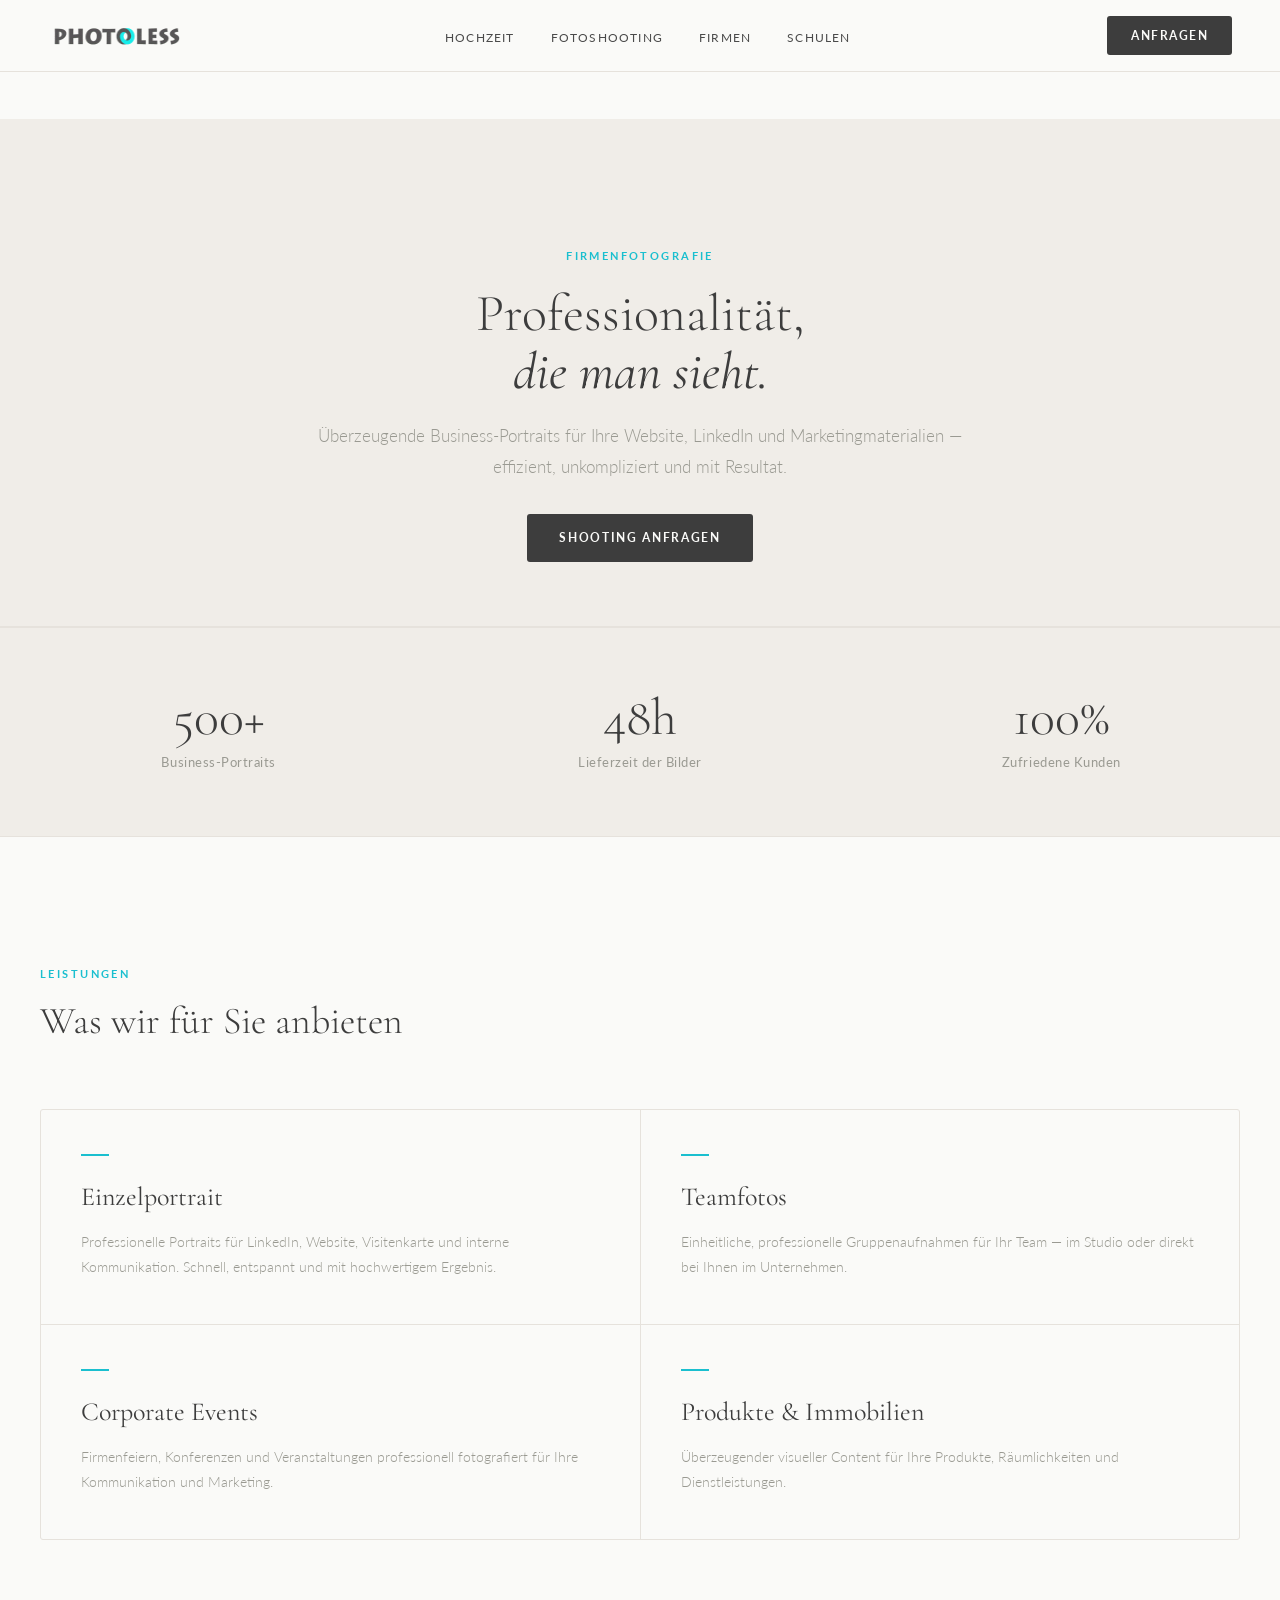
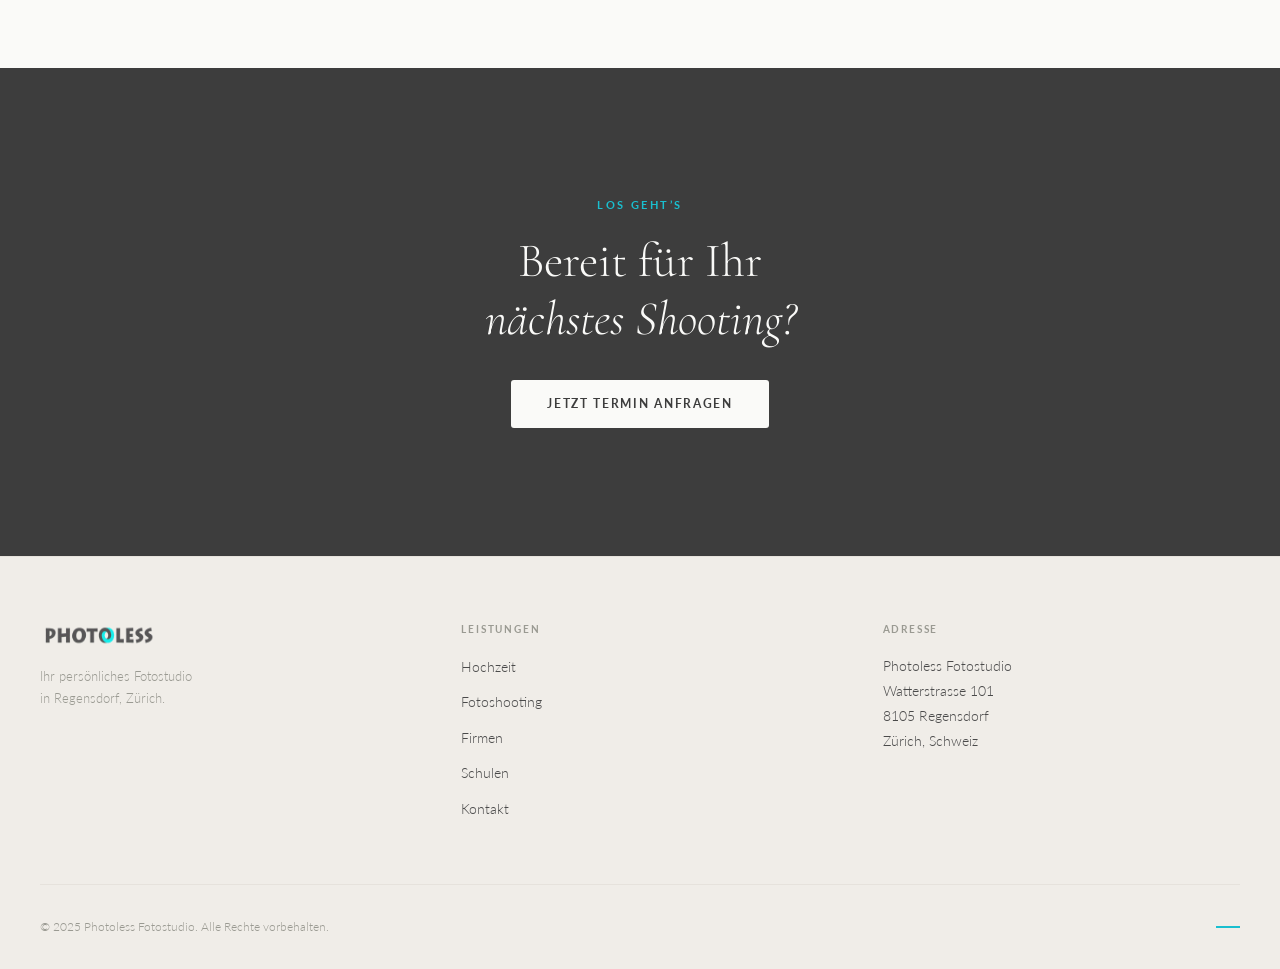
==== firmen.html @ 529e7dd2 "feat: all pages — Hochzeit, Fotoshooting, Firmen, Schulen, Kontakt" ====
<!DOCTYPE html>
<html lang="de">
<head>
  <meta charset="UTF-8">
  <meta name="viewport" content="width=device-width, initial-scale=1.0">
  <title>Firmenfotografie Regensdorf &#8212; Photoless | Business-Portraits Z&#252;rich</title>
  <meta name="description" content="Professionelle Business-Portraits, Teamfotos und Corporate-Fotografie f&#252;r Unternehmen in Z&#252;rich und Regensdorf.">
  <meta property="og:title" content="Firmenfotografie Regensdorf &#8212; Photoless | Business-Portraits Z&#252;rich">
  <meta property="og:description" content="Professionelle Business-Portraits, Teamfotos und Corporate-Fotografie f&#252;r Unternehmen in Z&#252;rich und Regensdorf.">
  <meta property="og:type" content="website">
  <link rel="preconnect" href="https://fonts.googleapis.com">
  <link rel="preconnect" href="https://fonts.gstatic.com" crossorigin>
  <link href="https://fonts.googleapis.com/css2?family=Cormorant+Garamond:ital,wght@0,300;0,400;0,600;1,300;1,400&family=Lato:wght@300;400;700&display=swap" rel="stylesheet">
  <link rel="stylesheet" href="css/reset.css">
  <link rel="stylesheet" href="css/variables.css">
  <link rel="stylesheet" href="css/style.css">
</head>
<body><header class="nav" role="banner">
  <a href="index.html" class="nav__logo" aria-label="Photoless &#8212; Zur Startseite">
    <img src="assets/images/logo.png" alt="Photoless Fotostudio" width="140" height="30">
  </a>
  <nav aria-label="Hauptnavigation"><ul class="nav__links"><li><a href="hochzeit.html">Hochzeit</a></li><li><a href="fotoshooting.html">Fotoshooting</a></li><li><a href="firmen.html" aria-current=page>Firmen</a></li><li><a href="schulen.html">Schulen</a></li></ul></nav>
  <a href="kontakt.html" class="nav__cta" id="nav-cta">Anfragen</a>
  <button class="nav__toggle" id="nav-toggle" aria-label="Men&#252; &#246;ffnen" aria-expanded="false" aria-controls="nav-mobile">
    <span></span><span></span><span></span>
  </button>
</header>
<nav class="nav__mobile" id="nav-mobile" aria-label="Mobile Navigation">
  <a href="hochzeit.html">Hochzeit</a>
  <a href="fotoshooting.html">Fotoshooting</a>
  <a href="firmen.html">Firmen</a>
  <a href="schulen.html">Schulen</a>
  <a href="kontakt.html" class="btn--primary">Termin anfragen</a>
</nav>
<main id="main-content">
  <section class="page-hero">
    <div class="page-hero__inner">
      <p class="page-hero__eyebrow fade-in">Firmenfotografie</p>
      <h1 class="page-hero__heading fade-in">Professionalit&#228;t,<br><em>die man sieht.</em></h1>
      <p class="page-hero__body fade-in">&#220;berzeugende Business-Portraits f&#252;r Ihre Website, LinkedIn und Marketingmaterialien &#8212; effizient, unkompliziert und mit Resultat.</p>
      <a href="kontakt.html" class="btn--primary fade-in" id="firmen-cta">Shooting anfragen</a>
    </div>
  </section>

  <section class="trust" aria-label="Zahlen">
    <div class="trust__inner">
      <div class="fade-in">
        <p class="trust__num">500+</p>
        <p class="trust__label">Business-Portraits</p>
      </div>
      <div class="fade-in">
        <p class="trust__num">48h</p>
        <p class="trust__label">Lieferzeit der Bilder</p>
      </div>
      <div class="fade-in">
        <p class="trust__num">100%</p>
        <p class="trust__label">Zufriedene Kunden</p>
      </div>
    </div>
  </section>

  <section class="biz-services" aria-label="Leistungen">
    <div class="biz-services__inner">
      <p class="process__label fade-in">Leistungen</p>
      <h2 class="process__heading fade-in">Was wir f&#252;r Sie anbieten</h2>
      <div class="biz-services__grid">
        <div class="biz-card fade-in">
          <div class="biz-card__bar"></div>
          <h3 class="biz-card__heading">Einzelportrait</h3>
          <p class="biz-card__body">Professionelle Portraits f&#252;r LinkedIn, Website, Visitenkarte und interne Kommunikation. Schnell, entspannt und mit hochwertigem Ergebnis.</p>
        </div>
        <div class="biz-card fade-in">
          <div class="biz-card__bar"></div>
          <h3 class="biz-card__heading">Teamfotos</h3>
          <p class="biz-card__body">Einheitliche, professionelle Gruppenaufnahmen f&#252;r Ihr Team &#8212; im Studio oder direkt bei Ihnen im Unternehmen.</p>
        </div>
        <div class="biz-card fade-in">
          <div class="biz-card__bar"></div>
          <h3 class="biz-card__heading">Corporate Events</h3>
          <p class="biz-card__body">Firmenfeiern, Konferenzen und Veranstaltungen professionell fotografiert f&#252;r Ihre Kommunikation und Marketing.</p>
        </div>
        <div class="biz-card fade-in">
          <div class="biz-card__bar"></div>
          <h3 class="biz-card__heading">Produkte &amp; Immobilien</h3>
          <p class="biz-card__body">&#220;berzeugender visueller Content f&#252;r Ihre Produkte, R&#228;umlichkeiten und Dienstleistungen.</p>
        </div>
      </div>
    </div>
  </section>

  <section class="cta-banner" aria-label="Termin anfragen">
  <p class="cta-banner__eyebrow fade-in">Los geht&#8217;s</p>
  <h2 class="cta-banner__heading fade-in">Bereit f&#252;r Ihr<br><em>n&#228;chstes Shooting?</em></h2>
  <a href="kontakt.html" class="btn--light fade-in" id="banner-cta">Jetzt Termin anfragen</a>
</section>
</main>
<footer class="footer" role="contentinfo">
  <div class="footer__inner">
    <div>
      <a href="index.html" class="footer__logo"><img src="assets/images/logo.png" alt="Photoless" width="120" height="26"></a>
      <p class="footer__tagline">Ihr pers&#246;nliches Fotostudio<br>in Regensdorf, Z&#252;rich.</p>
    </div>
    <nav aria-label="Footer Navigation">
      <p class="footer__heading">Leistungen</p>
      <ul class="footer__links">
        <li><a href="hochzeit.html">Hochzeit</a></li>
        <li><a href="fotoshooting.html">Fotoshooting</a></li>
        <li><a href="firmen.html">Firmen</a></li>
        <li><a href="schulen.html">Schulen</a></li>
        <li><a href="kontakt.html">Kontakt</a></li>
      </ul>
    </nav>
    <div>
      <p class="footer__heading">Adresse</p>
      <address class="footer__address">Photoless Fotostudio<br>Watterstrasse 101<br>8105 Regensdorf<br>Z&#252;rich, Schweiz</address>
    </div>
  </div>
  <div class="footer__bottom">
    <p class="footer__copy">&copy; 2025 Photoless Fotostudio. Alle Rechte vorbehalten.</p>
    <div class="footer__accent" aria-hidden="true"></div>
  </div>
</footer>
<script src="js/main.js"></script>
</body>
</html>
---- css/variables.css ----
:root {
  /* Palette – Direction 1: Weiches Licht */
  --color-bg:      #FAFAF8;
  --color-surface: #F0EDE8;
  --color-primary: #3D3D3D;   /* Charcoal – CTAs, headings */
  --color-accent:  #1ABFCF;   /* Cyan – logo echo, thin bars, hover */
  --color-text:    #4A4A4A;
  --color-muted:   #9A9A92;
  --color-border:  #E6E2DC;

  /* Typography */
  --font-heading: 'Cormorant Garamond', Georgia, serif;
  --font-body:    'Lato', system-ui, sans-serif;

  /* Spacing */
  --sp-xs: 0.5rem;
  --sp-sm: 1rem;
  --sp-md: 2rem;
  --sp-lg: 4rem;
  --sp-xl: 8rem;

  /* Layout */
  --max-w:     1200px;
  --radius:    3px;
  --transition: all 0.28s ease;
  --nav-h:     72px;
}
---- css/style.css ----
/* style.css – Photoless */
@import url('reset.css');
@import url('variables.css');

/* ── Base ── */
body {
  background: var(--color-bg);
  color: var(--color-text);
  font-family: var(--font-body);
  font-weight: 300;
  line-height: 1.6;
}

.container {
  max-width: var(--max-w);
  margin: 0 auto;
  padding: 0 var(--sp-md);
}

/* ── Fade-in animation ── */
.fade-in {
  opacity: 0;
  transform: translateY(24px);
  transition: opacity 0.7s ease, transform 0.7s ease;
}
.fade-in.visible {
  opacity: 1;
  transform: translateY(0);
}

/* ── NAV ── */
.nav {
  position: fixed;
  top: 0; left: 0; right: 0;
  z-index: 100;
  height: var(--nav-h);
  background: var(--color-bg);
  border-bottom: 1px solid var(--color-border);
  display: flex;
  align-items: center;
  padding: 0 48px;
  justify-content: space-between;
  transition: box-shadow 0.3s ease;
}
.nav.scrolled { box-shadow: 0 2px 20px rgba(0,0,0,.06); }
.nav__logo img { height: 30px; }
.nav__links {
  display: flex;
  gap: 36px;
}
.nav__links a {
  font-family: var(--font-body);
  font-size: 12px;
  font-weight: 400;
  letter-spacing: .1em;
  text-transform: uppercase;
  color: var(--color-text);
  transition: color 0.2s;
  position: relative;
}
.nav__links a::after {
  content: '';
  position: absolute;
  bottom: -4px; left: 0; right: 0;
  height: 1px;
  background: var(--color-accent);
  transform: scaleX(0);
  transition: transform 0.25s ease;
}
.nav__links a:hover { color: var(--color-primary); }
.nav__links a:hover::after { transform: scaleX(1); }
.nav__cta {
  font-family: var(--font-body);
  font-size: 12px;
  font-weight: 700;
  letter-spacing: .12em;
  text-transform: uppercase;
  color: var(--color-bg);
  background: var(--color-primary);
  padding: 10px 24px;
  border-radius: var(--radius);
  transition: var(--transition);
}
.nav__cta:hover { background: #222; }
.nav__toggle {
  display: none;
  flex-direction: column;
  gap: 5px;
  padding: 8px;
}
.nav__toggle span {
  display: block;
  width: 24px;
  height: 1.5px;
  background: var(--color-primary);
  transition: var(--transition);
}

/* ── HERO ── */
main { padding-top: var(--nav-h); }
.hero {
  display: grid;
  grid-template-columns: 1fr 1fr;
  min-height: calc(100vh - var(--nav-h));
}
.hero__image {
  position: relative;
  overflow: hidden;
  background: linear-gradient(145deg, #DDD8D0 0%, #C8C0B4 45%, #B5AA9E 100%);
  min-height: 520px;
}
.hero__image img {
  width: 100%;
  height: 100%;
  object-fit: cover;
  object-position: center;
}
.hero__image::after {
  content: '';
  position: absolute;
  inset: 0;
  background: linear-gradient(to right, transparent 70%, var(--color-bg));
  pointer-events: none;
}
.hero__text {
  display: flex;
  flex-direction: column;
  justify-content: center;
  padding: var(--sp-xl) 64px var(--sp-xl) 56px;
  gap: 28px;
}
.hero__eyebrow {
  font-family: var(--font-body);
  font-size: 11px;
  font-weight: 700;
  letter-spacing: .22em;
  text-transform: uppercase;
  color: var(--color-accent);
}
.hero__heading {
  font-family: var(--font-heading);
  font-size: 60px;
  font-weight: 300;
  line-height: 1.1;
  color: var(--color-primary);
}
.hero__heading em {
  font-style: italic;
  font-weight: 400;
}
.hero__body {
  font-size: 16px;
  font-weight: 300;
  line-height: 1.8;
  color: var(--color-muted);
  max-width: 380px;
}
.hero__actions { display: flex; gap: 20px; align-items: center; }
.btn--primary {
  display: inline-block;
  font-family: var(--font-body);
  font-size: 12px;
  font-weight: 700;
  letter-spacing: .14em;
  text-transform: uppercase;
  color: var(--color-bg);
  background: var(--color-primary);
  padding: 14px 32px;
  border-radius: var(--radius);
  transition: var(--transition);
}
.btn--primary:hover { background: #222; }
.btn--ghost {
  font-family: var(--font-body);
  font-size: 12px;
  font-weight: 400;
  letter-spacing: .08em;
  color: var(--color-text);
  border-bottom: 1px solid var(--color-muted);
  padding-bottom: 2px;
  transition: var(--transition);
}
.btn--ghost:hover { color: var(--color-primary); border-color: var(--color-primary); }

/* ── SERVICES ── */
.services {
  display: grid;
  grid-template-columns: repeat(3, 1fr);
  border-top: 1px solid var(--color-border);
}
.services__item {
  padding: 52px 48px;
  border-right: 1px solid var(--color-border);
  transition: background 0.25s ease;
}
.services__item:last-child { border-right: none; }
.services__item:hover { background: var(--color-surface); }
.services__bar {
  width: 32px;
  height: 2px;
  background: var(--color-accent);
  margin-bottom: 24px;
  transition: width 0.3s ease;
}
.services__item:hover .services__bar { width: 48px; }
.services__heading {
  font-family: var(--font-heading);
  font-size: 28px;
  font-weight: 400;
  color: var(--color-primary);
  margin-bottom: 14px;
  line-height: 1.2;
}
.services__body {
  font-size: 14px;
  font-weight: 300;
  line-height: 1.8;
  color: var(--color-muted);
  margin-bottom: 20px;
}
.services__link {
  font-size: 11px;
  font-weight: 700;
  letter-spacing: .12em;
  text-transform: uppercase;
  color: var(--color-primary);
  border-bottom: 1px solid var(--color-border);
  padding-bottom: 2px;
  transition: var(--transition);
}
.services__link:hover { border-color: var(--color-accent); color: var(--color-accent); }

/* ── ABOUT ── */
.about {
  padding: var(--sp-xl) var(--sp-md);
  background: var(--color-surface);
  text-align: center;
}
.about__inner {
  max-width: 680px;
  margin: 0 auto;
}
.about__eyebrow {
  font-family: var(--font-body);
  font-size: 11px;
  font-weight: 700;
  letter-spacing: .22em;
  text-transform: uppercase;
  color: var(--color-accent);
  margin-bottom: 20px;
}
.about__heading {
  font-family: var(--font-heading);
  font-size: 42px;
  font-weight: 300;
  line-height: 1.2;
  color: var(--color-primary);
  margin-bottom: 24px;
}
.about__heading em { font-style: italic; }
.about__body {
  font-size: 16px;
  font-weight: 300;
  line-height: 1.9;
  color: var(--color-text);
  margin-bottom: var(--sp-md);
}
.about__location {
  display: inline-flex;
  align-items: center;
  gap: 10px;
  font-size: 13px;
  font-weight: 400;
  letter-spacing: .08em;
  color: var(--color-muted);
}
.about__location svg { flex-shrink: 0; }

/* ── GALLERY TEASE ── */
.gallery {
  padding: var(--sp-lg) var(--sp-md);
}
.gallery__header {
  display: flex;
  align-items: flex-end;
  justify-content: space-between;
  margin-bottom: var(--sp-md);
  max-width: var(--max-w);
  margin-left: auto;
  margin-right: auto;
}
.gallery__heading {
  font-family: var(--font-heading);
  font-size: 36px;
  font-weight: 300;
  color: var(--color-primary);
}
.gallery__grid {
  max-width: var(--max-w);
  margin: 0 auto;
  display: grid;
  grid-template-columns: repeat(4, 1fr);
  gap: 12px;
}
.gallery__item {
  aspect-ratio: 3/4;
  overflow: hidden;
  background: var(--color-surface);
  border-radius: var(--radius);
  position: relative;
}
.gallery__item:first-child { grid-row: span 2; aspect-ratio: auto; }
.gallery__item img {
  width: 100%;
  height: 100%;
  object-fit: cover;
  transition: transform 0.6s ease;
}
.gallery__item:hover img { transform: scale(1.04); }

/* Gallery placeholders */
.gallery__item--ph { background: linear-gradient(135deg, var(--color-surface) 0%, var(--color-border) 100%); }

/* ── CTA BANNER ── */
.cta-banner {
  padding: var(--sp-xl) var(--sp-md);
  background: var(--color-primary);
  text-align: center;
}
.cta-banner__eyebrow {
  font-family: var(--font-body);
  font-size: 11px;
  font-weight: 700;
  letter-spacing: .22em;
  text-transform: uppercase;
  color: var(--color-accent);
  margin-bottom: 20px;
}
.cta-banner__heading {
  font-family: var(--font-heading);
  font-size: 48px;
  font-weight: 300;
  color: var(--color-bg);
  margin-bottom: var(--sp-md);
  line-height: 1.2;
}
.cta-banner__heading em { font-style: italic; }
.btn--light {
  display: inline-block;
  font-family: var(--font-body);
  font-size: 12px;
  font-weight: 700;
  letter-spacing: .14em;
  text-transform: uppercase;
  color: var(--color-primary);
  background: var(--color-bg);
  padding: 14px 36px;
  border-radius: var(--radius);
  transition: var(--transition);
}
.btn--light:hover { background: var(--color-surface); }

/* ── FOOTER ── */
.footer {
  padding: var(--sp-lg) var(--sp-md) var(--sp-md);
  background: var(--color-surface);
  border-top: 1px solid var(--color-border);
}
.footer__inner {
  max-width: var(--max-w);
  margin: 0 auto;
  display: grid;
  grid-template-columns: 1fr 1fr 1fr;
  gap: var(--sp-lg);
  margin-bottom: var(--sp-lg);
}
.footer__logo img { height: 28px; margin-bottom: var(--sp-sm); }
.footer__tagline {
  font-size: 13px;
  font-weight: 300;
  color: var(--color-muted);
  line-height: 1.7;
}
.footer__heading {
  font-family: var(--font-body);
  font-size: 10px;
  font-weight: 700;
  letter-spacing: .18em;
  text-transform: uppercase;
  color: var(--color-muted);
  margin-bottom: var(--sp-sm);
}
.footer__links { display: flex; flex-direction: column; gap: 10px; }
.footer__links a {
  font-size: 14px;
  font-weight: 300;
  color: var(--color-text);
  transition: color 0.2s;
}
.footer__links a:hover { color: var(--color-accent); }
.footer__address {
  font-size: 14px;
  font-weight: 300;
  color: var(--color-text);
  line-height: 1.8;
  font-style: normal;
}
.footer__bottom {
  max-width: var(--max-w);
  margin: 0 auto;
  padding-top: var(--sp-md);
  border-top: 1px solid var(--color-border);
  display: flex;
  justify-content: space-between;
  align-items: center;
}
.footer__copy {
  font-size: 12px;
  color: var(--color-muted);
  font-weight: 300;
}
.footer__accent {
  width: 24px;
  height: 2px;
  background: var(--color-accent);
}

/* ── MOBILE ── */
@media (max-width: 1024px) {
  .nav { padding: 0 24px; }
  .nav__links { display: none; }
  .nav__cta { display: none; }
  .nav__toggle { display: flex; }
  .nav__mobile {
    position: fixed;
    top: var(--nav-h);
    left: 0; right: 0;
    background: var(--color-bg);
    border-bottom: 1px solid var(--color-border);
    padding: var(--sp-md) 24px;
    display: flex;
    flex-direction: column;
    gap: 20px;
    transform: translateY(-110%);
    transition: transform 0.3s ease;
    z-index: 99;
  }
  .nav__mobile.open { transform: translateY(0); }
  .nav__mobile a {
    font-size: 16px;
    font-weight: 300;
    color: var(--color-text);
    padding: 8px 0;
    border-bottom: 1px solid var(--color-border);
    letter-spacing: .04em;
  }
  .nav__mobile .btn--primary { text-align: center; margin-top: 8px; }
}

@media (max-width: 768px) {
  .hero { grid-template-columns: 1fr; }
  .hero__image { min-height: 280px; }
  .hero__image::after { display: none; }
  .hero__text { padding: var(--sp-lg) var(--sp-md); }
  .hero__heading { font-size: 42px; }
  .services { grid-template-columns: 1fr; }
  .services__item { border-right: none; border-bottom: 1px solid var(--color-border); }
  .services__item:last-child { border-bottom: none; }
  .gallery__grid { grid-template-columns: repeat(2, 1fr); }
  .gallery__item:first-child { grid-row: span 1; }
  .footer__inner { grid-template-columns: 1fr; gap: var(--sp-md); }
  .cta-banner__heading { font-size: 36px; }
  .about__heading { font-size: 32px; }
  .hero__body { max-width: 100%; }
}


/* ── PAGE HERO (inner pages) ── */
.page-hero {
  padding: var(--sp-xl) var(--sp-md) var(--sp-lg);
  background: var(--color-surface);
  border-bottom: 1px solid var(--color-border);
  text-align: center;
}
.page-hero__inner { max-width: 700px; margin: 0 auto; }
.page-hero__eyebrow {
  font-family: var(--font-body);
  font-size: 11px;
  font-weight: 700;
  letter-spacing: .22em;
  text-transform: uppercase;
  color: var(--color-accent);
  margin-bottom: 20px;
}
.page-hero__heading {
  font-family: var(--font-heading);
  font-size: 52px;
  font-weight: 300;
  line-height: 1.12;
  color: var(--color-primary);
  margin-bottom: 20px;
}
.page-hero__heading em { font-style: italic; font-weight: 400; }
.page-hero__body {
  font-size: 17px;
  font-weight: 300;
  line-height: 1.8;
  color: var(--color-muted);
  margin-bottom: var(--sp-md);
}

/* ── PROCESS STEPS ── */
.process {
  padding: var(--sp-xl) var(--sp-md);
  background: var(--color-bg);
}
.process__inner { max-width: var(--max-w); margin: 0 auto; }
.process__label {
  font-family: var(--font-body);
  font-size: 11px;
  font-weight: 700;
  letter-spacing: .22em;
  text-transform: uppercase;
  color: var(--color-accent);
  margin-bottom: 16px;
}
.process__heading {
  font-family: var(--font-heading);
  font-size: 38px;
  font-weight: 300;
  color: var(--color-primary);
  margin-bottom: var(--sp-lg);
  line-height: 1.2;
}
.process__steps {
  display: grid;
  grid-template-columns: repeat(3, 1fr);
  gap: var(--sp-md);
}
.process__step {
  padding: var(--sp-md) 0;
  border-top: 2px solid var(--color-border);
  position: relative;
}
.process__step::before {
  content: '';
  position: absolute;
  top: -2px; left: 0;
  width: 0;
  height: 2px;
  background: var(--color-accent);
  transition: width 0.5s ease;
}
.process__step:hover::before { width: 48px; }
.process__num {
  font-family: var(--font-heading);
  font-size: 42px;
  font-weight: 300;
  color: var(--color-border);
  line-height: 1;
  margin-bottom: 16px;
}
.process__step-heading {
  font-family: var(--font-heading);
  font-size: 24px;
  font-weight: 400;
  color: var(--color-primary);
  margin-bottom: 12px;
}
.process__step-body {
  font-size: 14px;
  font-weight: 300;
  line-height: 1.8;
  color: var(--color-muted);
}

/* ── SHOOTING TYPES ── */
.types { padding: var(--sp-xl) var(--sp-md); }
.types__inner { max-width: var(--max-w); margin: 0 auto; }
.types__grid {
  display: grid;
  grid-template-columns: repeat(2, 1fr);
  gap: var(--sp-md);
}
.type-card {
  display: grid;
  grid-template-columns: 1fr 1fr;
  overflow: hidden;
  border: 1px solid var(--color-border);
  border-radius: var(--radius);
  transition: box-shadow 0.3s ease;
}
.type-card:nth-child(even) { direction: rtl; }
.type-card:nth-child(even) .type-card__text { direction: ltr; }
.type-card:hover { box-shadow: 0 8px 32px rgba(0,0,0,.08); }
.type-card__image {
  background: linear-gradient(145deg, var(--color-surface), var(--color-border));
  min-height: 280px;
}
.type-card__text {
  padding: 48px 36px;
  display: flex;
  flex-direction: column;
  justify-content: center;
  gap: 14px;
}
.type-card__heading {
  font-family: var(--font-heading);
  font-size: 30px;
  font-weight: 400;
  color: var(--color-primary);
  line-height: 1.2;
}
.type-card__body {
  font-size: 14px;
  font-weight: 300;
  line-height: 1.8;
  color: var(--color-muted);
}
.type-card__link {
  font-size: 11px;
  font-weight: 700;
  letter-spacing: .12em;
  text-transform: uppercase;
  color: var(--color-primary);
  border-bottom: 1px solid var(--color-border);
  padding-bottom: 2px;
  align-self: flex-start;
  transition: var(--transition);
}
.type-card__link:hover { border-color: var(--color-accent); color: var(--color-accent); }

/* ── FIRMEN SERVICES ── */
.biz-services {
  padding: var(--sp-xl) var(--sp-md);
  background: var(--color-bg);
}
.biz-services__inner { max-width: var(--max-w); margin: 0 auto; }
.biz-services__grid {
  display: grid;
  grid-template-columns: repeat(2, 1fr);
  gap: 1px;
  background: var(--color-border);
  border: 1px solid var(--color-border);
  border-radius: var(--radius);
  overflow: hidden;
  margin-top: var(--sp-lg);
}
.biz-card {
  background: var(--color-bg);
  padding: 44px 40px;
  transition: background 0.25s ease;
}
.biz-card:hover { background: var(--color-surface); }
.biz-card__bar {
  width: 28px;
  height: 2px;
  background: var(--color-accent);
  margin-bottom: 20px;
  transition: width 0.3s ease;
}
.biz-card:hover .biz-card__bar { width: 44px; }
.biz-card__heading {
  font-family: var(--font-heading);
  font-size: 26px;
  font-weight: 400;
  color: var(--color-primary);
  margin-bottom: 12px;
}
.biz-card__body {
  font-size: 14px;
  font-weight: 300;
  line-height: 1.8;
  color: var(--color-muted);
}

/* ── TRUST STRIP ── */
.trust {
  padding: var(--sp-lg) var(--sp-md);
  background: var(--color-surface);
  border-top: 1px solid var(--color-border);
  border-bottom: 1px solid var(--color-border);
}
.trust__inner {
  max-width: var(--max-w);
  margin: 0 auto;
  display: grid;
  grid-template-columns: repeat(3, 1fr);
  gap: var(--sp-lg);
  text-align: center;
}
.trust__num {
  font-family: var(--font-heading);
  font-size: 52px;
  font-weight: 300;
  color: var(--color-primary);
  line-height: 1;
  margin-bottom: 8px;
}
.trust__label {
  font-size: 13px;
  font-weight: 400;
  letter-spacing: .04em;
  color: var(--color-muted);
}

/* ── SCHULEN PROCESS ── */
.schulen-include {
  padding: var(--sp-xl) var(--sp-md);
  background: var(--color-surface);
}
.schulen-include__inner { max-width: var(--max-w); margin: 0 auto; }
.include-list {
  display: grid;
  grid-template-columns: repeat(3, 1fr);
  gap: var(--sp-md);
  margin-top: var(--sp-lg);
}
.include-item {
  padding: var(--sp-md);
  background: var(--color-bg);
  border: 1px solid var(--color-border);
  border-radius: var(--radius);
}
.include-item__icon {
  width: 8px;
  height: 8px;
  border-radius: 50%;
  background: var(--color-accent);
  margin-bottom: 16px;
}
.include-item__heading {
  font-family: var(--font-heading);
  font-size: 22px;
  font-weight: 400;
  color: var(--color-primary);
  margin-bottom: 10px;
}
.include-item__body {
  font-size: 14px;
  font-weight: 300;
  line-height: 1.8;
  color: var(--color-muted);
}

/* ── CONTACT ── */
.contact-section {
  padding: var(--sp-xl) var(--sp-md);
}
.contact-grid {
  max-width: var(--max-w);
  margin: 0 auto;
  display: grid;
  grid-template-columns: 3fr 2fr;
  gap: var(--sp-xl);
}
.form-group {
  display: flex;
  flex-direction: column;
  gap: 8px;
  margin-bottom: var(--sp-sm);
}
.form-group label {
  font-size: 11px;
  font-weight: 700;
  letter-spacing: .12em;
  text-transform: uppercase;
  color: var(--color-muted);
}
.form-group input,
.form-group select,
.form-group textarea {
  font-family: var(--font-body);
  font-size: 15px;
  font-weight: 300;
  color: var(--color-text);
  background: var(--color-bg);
  border: 1px solid var(--color-border);
  border-radius: var(--radius);
  padding: 12px 16px;
  transition: border-color 0.2s ease;
  outline: none;
  width: 100%;
}
.form-group input:focus,
.form-group select:focus,
.form-group textarea:focus {
  border-color: var(--color-accent);
}
.form-group textarea { resize: vertical; min-height: 140px; }
.form-row {
  display: grid;
  grid-template-columns: 1fr 1fr;
  gap: var(--sp-sm);
}
.contact-info {
  padding: var(--sp-lg) 0;
}
.contact-info__heading {
  font-family: var(--font-heading);
  font-size: 28px;
  font-weight: 300;
  color: var(--color-primary);
  margin-bottom: var(--sp-md);
}
.contact-detail {
  margin-bottom: var(--sp-md);
}
.contact-detail__label {
  font-size: 11px;
  font-weight: 700;
  letter-spacing: .15em;
  text-transform: uppercase;
  color: var(--color-accent);
  margin-bottom: 6px;
}
.contact-detail__value {
  font-size: 15px;
  font-weight: 300;
  line-height: 1.8;
  color: var(--color-text);
  font-style: normal;
}
.contact-detail__value a {
  color: var(--color-primary);
  border-bottom: 1px solid var(--color-border);
  transition: var(--transition);
}
.contact-detail__value a:hover { border-color: var(--color-accent); }

/* ── RESPONSIVE INNER PAGES ── */
@media (max-width: 768px) {
  .page-hero__heading { font-size: 36px; }
  .process__steps { grid-template-columns: 1fr; }
  .types__grid { grid-template-columns: 1fr; }
  .type-card { grid-template-columns: 1fr; direction: ltr !important; }
  .type-card:nth-child(even) { direction: ltr; }
  .biz-services__grid { grid-template-columns: 1fr; }
  .trust__inner { grid-template-columns: 1fr; gap: var(--sp-md); }
  .include-list { grid-template-columns: 1fr; }
  .contact-grid { grid-template-columns: 1fr; }
  .form-row { grid-template-columns: 1fr; }
}
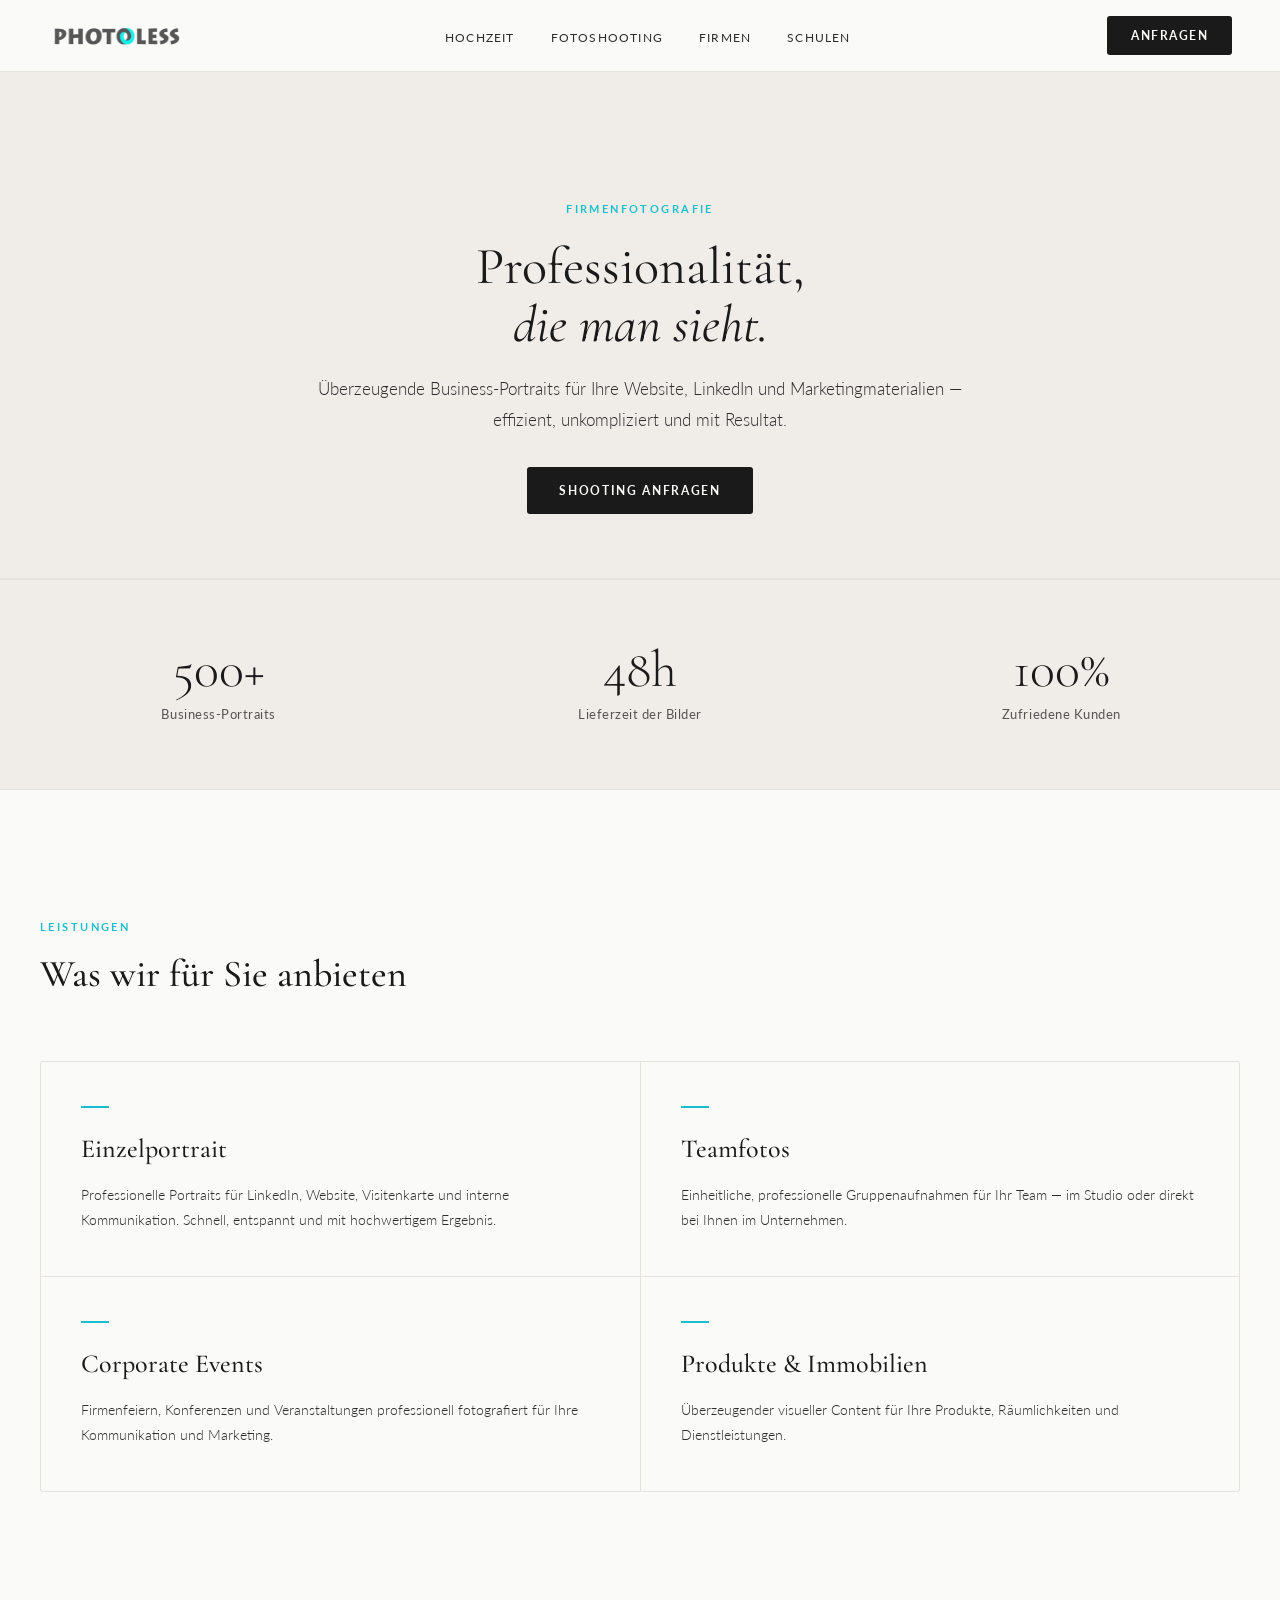
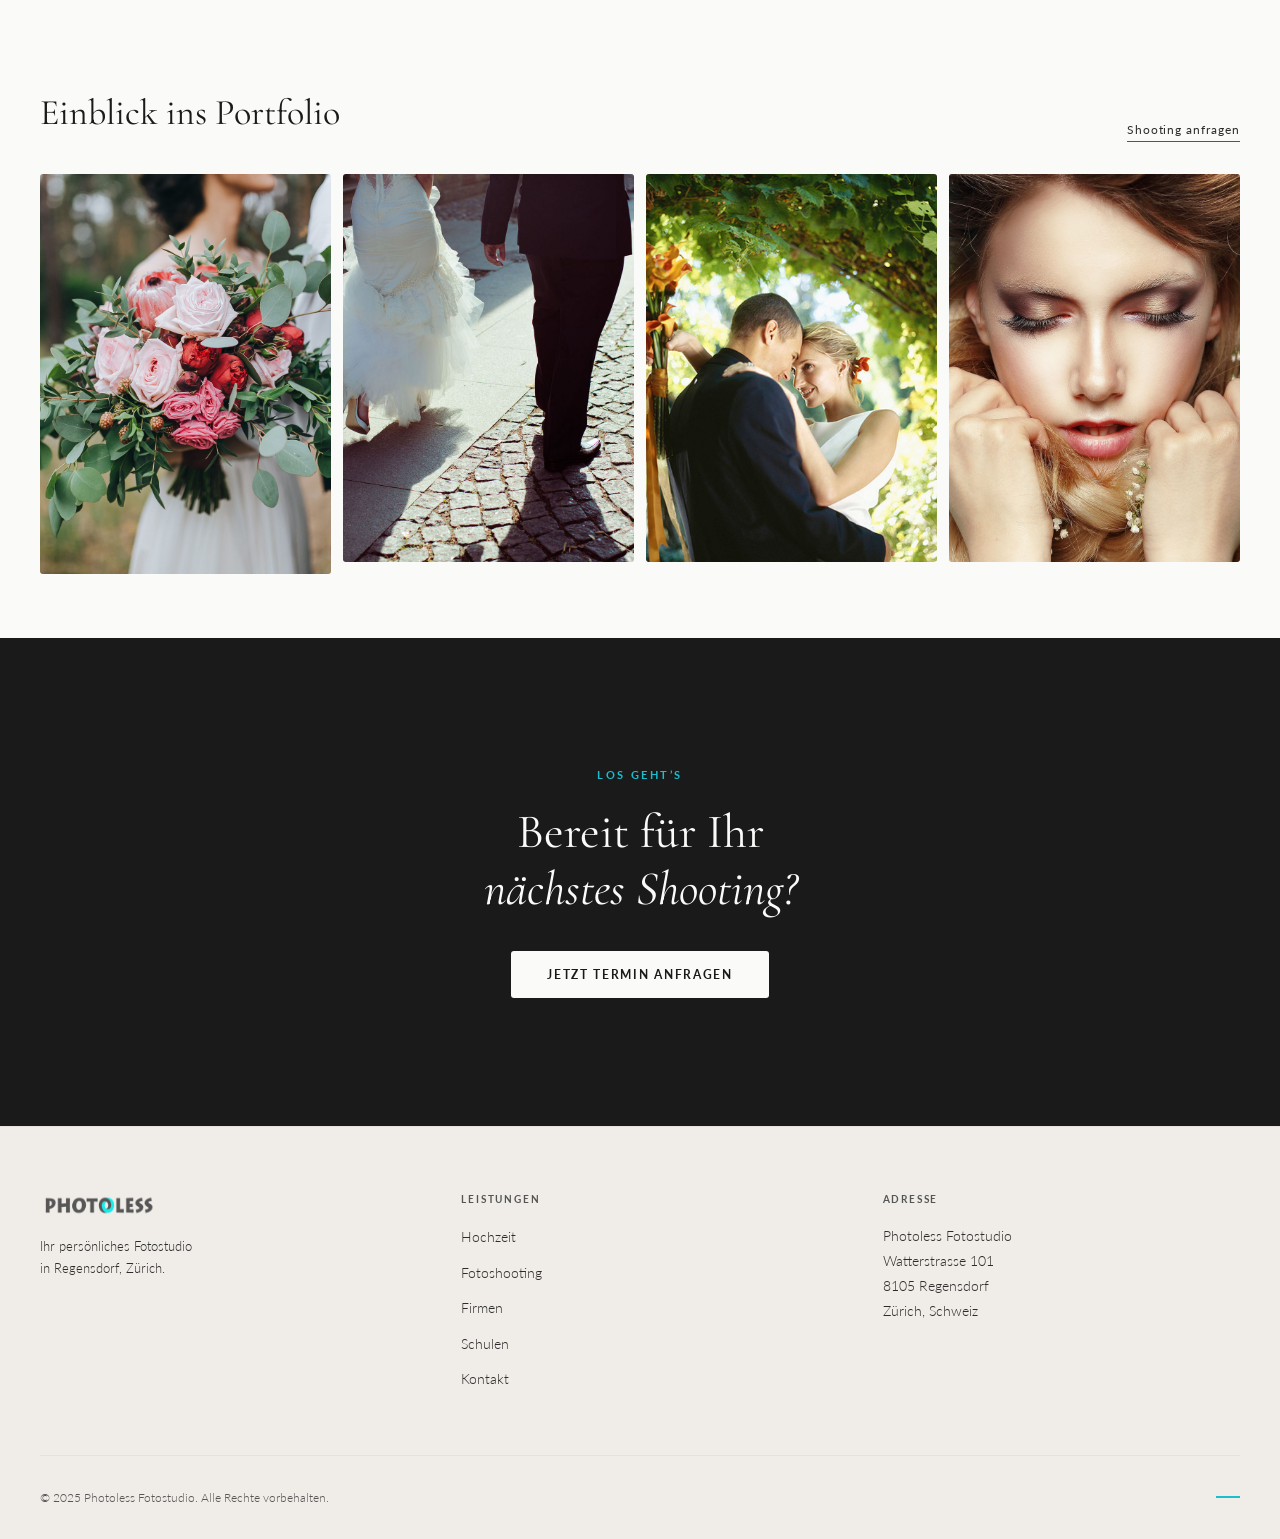
==== commit f515c7d8: "feat: hero photo + firmen gallery section" ====
--- a/firmen.html
+++ b/firmen.html
@@ -88,6 +88,20 @@
     </div>
   </section>
 
+
+  <section class="gallery" aria-label="Portfolio Einblick">
+    <div class="gallery__header fade-in">
+      <h2 class="gallery__heading">Einblick ins Portfolio</h2>
+      <a href="kontakt.html" class="btn--ghost" id="firmen-gallery-cta">Shooting anfragen</a>
+    </div>
+    <div class="gallery__grid">
+      <div class="gallery__item fade-in"><img src="assets/images/hochzeit/02.jpg" alt="Fotografie Portfolio" loading="lazy"></div>
+      <div class="gallery__item fade-in"><img src="assets/images/hochzeit/03.jpg" alt="Fotografie Portfolio" loading="lazy"></div>
+      <div class="gallery__item fade-in"><img src="assets/images/hochzeit/04.jpg" alt="Fotografie Portfolio" loading="lazy"></div>
+      <div class="gallery__item fade-in"><img src="assets/images/einzeln/03.jpg" alt="Business Portrait" loading="lazy"></div>
+    </div>
+  </section>
+
   <section class="cta-banner" aria-label="Termin anfragen">
   <p class="cta-banner__eyebrow fade-in">Los geht&#8217;s</p>
   <h2 class="cta-banner__heading fade-in">Bereit f&#252;r Ihr<br><em>n&#228;chstes Shooting?</em></h2>
--- a/css/variables.css
+++ b/css/variables.css
@@ -2,10 +2,10 @@
   /* Palette – Direction 1: Weiches Licht */
   --color-bg:      #FAFAF8;
   --color-surface: #F0EDE8;
-  --color-primary: #3D3D3D;   /* Charcoal – CTAs, headings */
+  --color-primary: #1A1A1A;   /* Charcoal – CTAs, headings */
   --color-accent:  #1ABFCF;   /* Cyan – logo echo, thin bars, hover */
-  --color-text:    #4A4A4A;
-  --color-muted:   #9A9A92;
+  --color-text:    #2C2C2C;
+  --color-muted:   #555555;
   --color-border:  #E6E2DC;
 
   /* Typography */
--- a/css/style.css
+++ b/css/style.css
@@ -140,7 +140,7 @@
 .hero__heading {
   font-family: var(--font-heading);
   font-size: 60px;
-  font-weight: 300;
+  font-weight: 400;
   line-height: 1.1;
   color: var(--color-primary);
 }
@@ -206,7 +206,7 @@
 .services__heading {
   font-family: var(--font-heading);
   font-size: 28px;
-  font-weight: 400;
+  font-weight: 600;
   color: var(--color-primary);
   margin-bottom: 14px;
   line-height: 1.2;
@@ -252,7 +252,7 @@
 .about__heading {
   font-family: var(--font-heading);
   font-size: 42px;
-  font-weight: 300;
+  font-weight: 400;
   line-height: 1.2;
   color: var(--color-primary);
   margin-bottom: 24px;
@@ -292,7 +292,7 @@
 .gallery__heading {
   font-family: var(--font-heading);
   font-size: 36px;
-  font-weight: 300;
+  font-weight: 400;
   color: var(--color-primary);
 }
 .gallery__grid {
@@ -339,7 +339,7 @@
 .cta-banner__heading {
   font-family: var(--font-heading);
   font-size: 48px;
-  font-weight: 300;
+  font-weight: 400;
   color: var(--color-bg);
   margin-bottom: var(--sp-md);
   line-height: 1.2;
@@ -426,6 +426,7 @@
 }
 
 /* ── MOBILE ── */
+.nav__mobile { display: none; } /* hidden on desktop — shown via media query below */
 @media (max-width: 1024px) {
   .nav { padding: 0 24px; }
   .nav__links { display: none; }
@@ -495,7 +496,7 @@
 .page-hero__heading {
   font-family: var(--font-heading);
   font-size: 52px;
-  font-weight: 300;
+  font-weight: 400;
   line-height: 1.12;
   color: var(--color-primary);
   margin-bottom: 20px;
@@ -527,7 +528,7 @@
 .process__heading {
   font-family: var(--font-heading);
   font-size: 38px;
-  font-weight: 300;
+  font-weight: 400;
   color: var(--color-primary);
   margin-bottom: var(--sp-lg);
   line-height: 1.2;
@@ -607,7 +608,7 @@
 .type-card__heading {
   font-family: var(--font-heading);
   font-size: 30px;
-  font-weight: 400;
+  font-weight: 500;
   color: var(--color-primary);
   line-height: 1.2;
 }
@@ -841,3 +842,130 @@
   .contact-grid { grid-template-columns: 1fr; }
   .form-row { grid-template-columns: 1fr; }
 }
+
+/* ── TYPE SECTIONS (fotoshooting page gallery layout) ── */
+.type-sections { padding: var(--sp-xl) var(--sp-md); }
+.type-sections__inner { max-width: var(--max-w); margin: 0 auto; }
+
+.type-section {
+  display: grid;
+  grid-template-columns: 260px 1fr;
+  gap: 56px;
+  align-items: start;
+  padding-bottom: var(--sp-xl);
+  border-bottom: 1px solid var(--color-border);
+  margin-bottom: var(--sp-xl);
+}
+.type-section:last-child { border-bottom: none; margin-bottom: 0; padding-bottom: 0; }
+
+.type-section__sidebar {
+  position: sticky;
+  top: calc(var(--nav-h) + 32px);
+}
+.type-section__bar {
+  width: 28px;
+  height: 2px;
+  background: var(--color-accent);
+  margin-bottom: 20px;
+}
+.type-section__heading {
+  font-family: var(--font-heading);
+  font-size: 36px;
+  font-weight: 500;
+  color: var(--color-primary);
+  margin-bottom: 16px;
+  line-height: 1.15;
+}
+.type-section__body {
+  font-size: 14px;
+  font-weight: 300;
+  line-height: 1.85;
+  color: var(--color-muted);
+  margin-bottom: 24px;
+}
+.type-section__link {
+  font-size: 11px;
+  font-weight: 700;
+  letter-spacing: .14em;
+  text-transform: uppercase;
+  color: var(--color-primary);
+  border-bottom: 1px solid var(--color-border);
+  padding-bottom: 3px;
+  transition: var(--transition);
+}
+.type-section__link:hover { border-color: var(--color-accent); color: var(--color-accent); }
+
+.type-gallery {
+  display: grid;
+  grid-template-columns: repeat(3, 1fr);
+  gap: 10px;
+}
+.type-gallery img {
+  width: 100%;
+  aspect-ratio: 3/4;
+  object-fit: cover;
+  object-position: center top;
+  border-radius: var(--radius);
+  transition: transform 0.5s ease;
+}
+.type-gallery a { overflow: hidden; border-radius: var(--radius); display: block; }
+.type-gallery a:hover img { transform: scale(1.04); }
+.type-gallery--wide { grid-template-columns: repeat(3, 1fr); }
+
+/* homepage gallery — real images */
+.gallery__item img {
+  width: 100%;
+  height: 100%;
+  object-fit: cover;
+  object-position: center top;
+  transition: transform 0.6s ease;
+}
+
+@media (max-width: 900px) {
+  .type-section { grid-template-columns: 1fr; }
+  .type-section__sidebar { position: static; }
+  .type-gallery { grid-template-columns: repeat(2, 1fr); }
+}
+@media (max-width: 640px) {
+  .type-gallery { grid-template-columns: repeat(2, 1fr); }
+}
+
+/* ── CONTRAST OVERRIDES: body copy uses full --color-text ── */
+.hero__body,
+.services__body,
+.process__step-body,
+.type-card__body,
+.biz-card__body,
+.include-item__body,
+.type-section__body,
+.footer__tagline,
+.contact-detail__value {
+  color: var(--color-text);
+}
+
+/* Process numbers — pure decorative, near-invisible */
+.process__num {
+  color: rgba(26, 26, 26, 0.10);
+  font-weight: 300;
+}
+
+/* Step headings — noticeably bolder */
+.process__step-heading {
+  font-weight: 600 !important;
+  font-size: 26px;
+}
+
+/* Service headings bolder */
+.services__heading { font-weight: 600 !important; }
+.biz-card__heading { font-weight: 500; }
+.include-item__heading { font-weight: 500; }
+.type-section__heading { font-weight: 600 !important; }
+
+/* process section heading */
+.process__heading { font-weight: 500 !important; }
+
+/* Hero body — slightly larger and darker */
+.hero__body { font-size: 17px; }
+
+/* Page hero body */
+.page-hero__body { color: var(--color-text) !important; font-size: 17px; }
